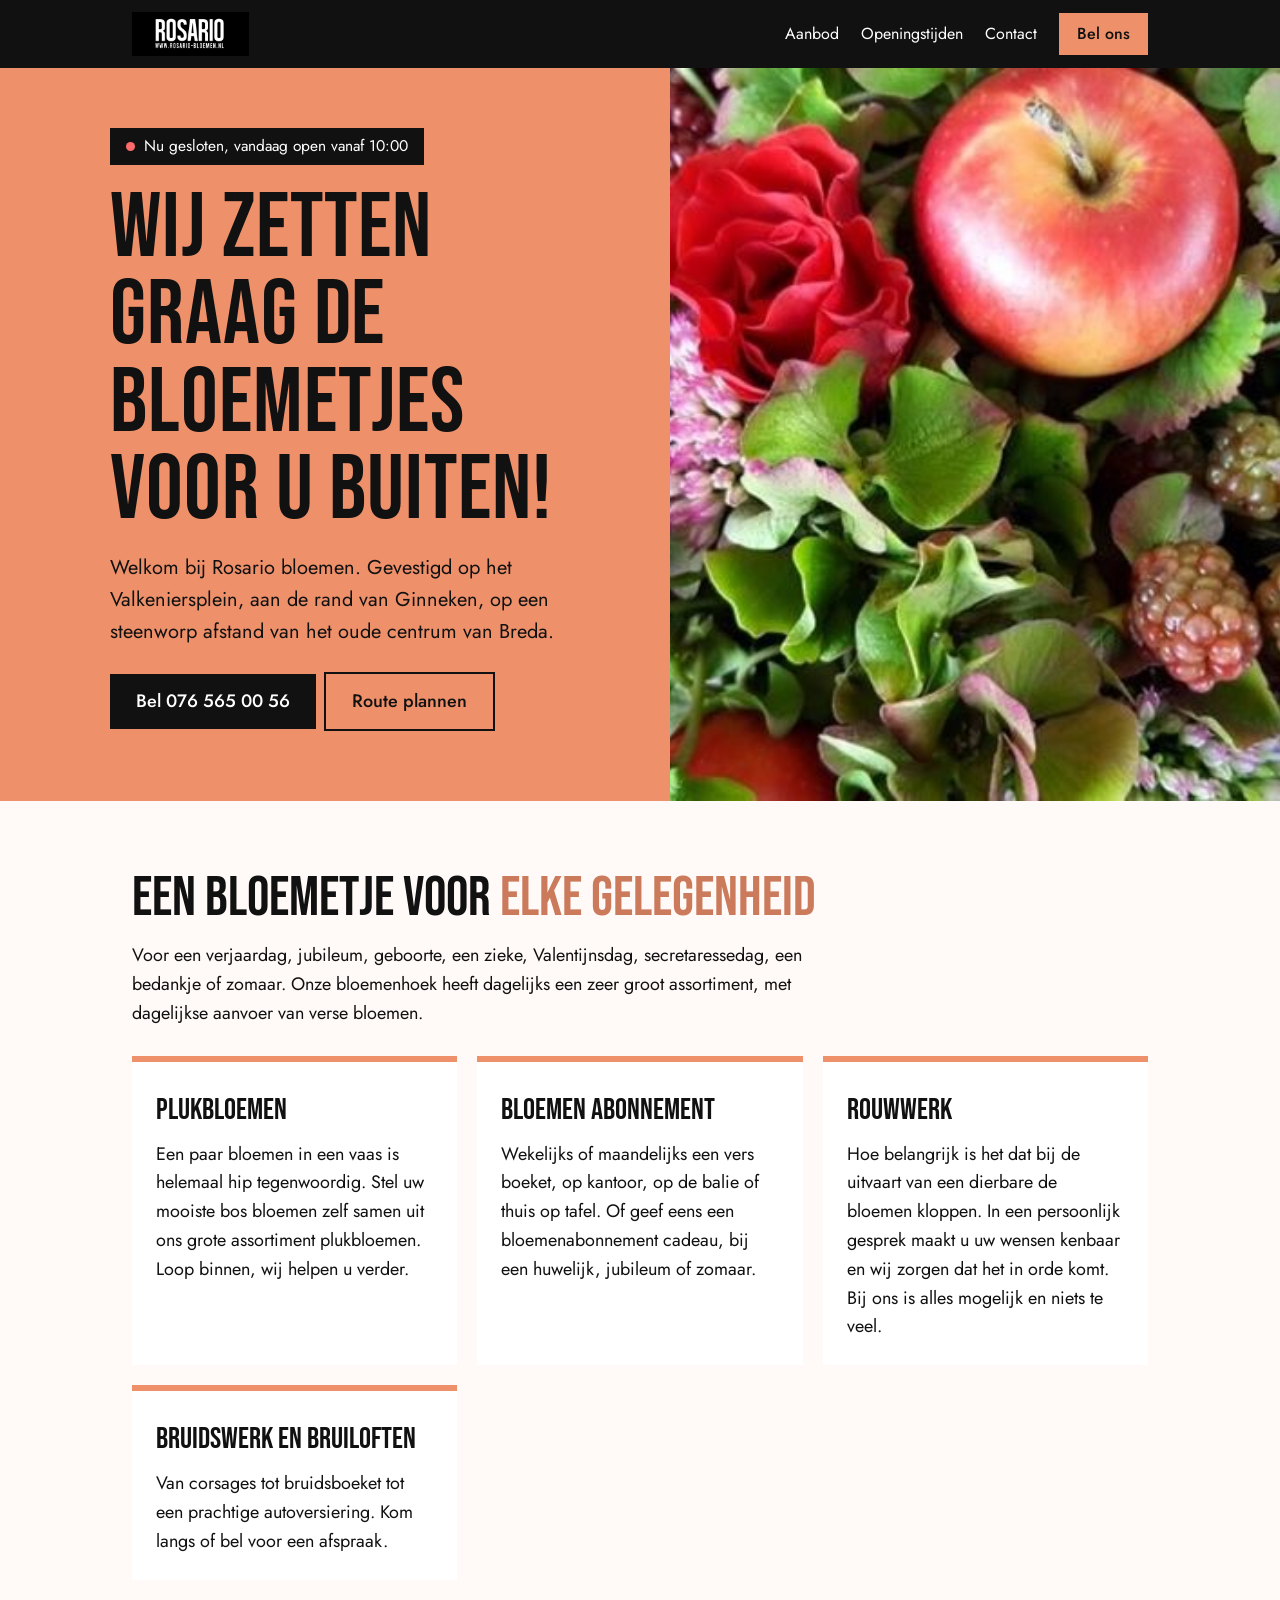
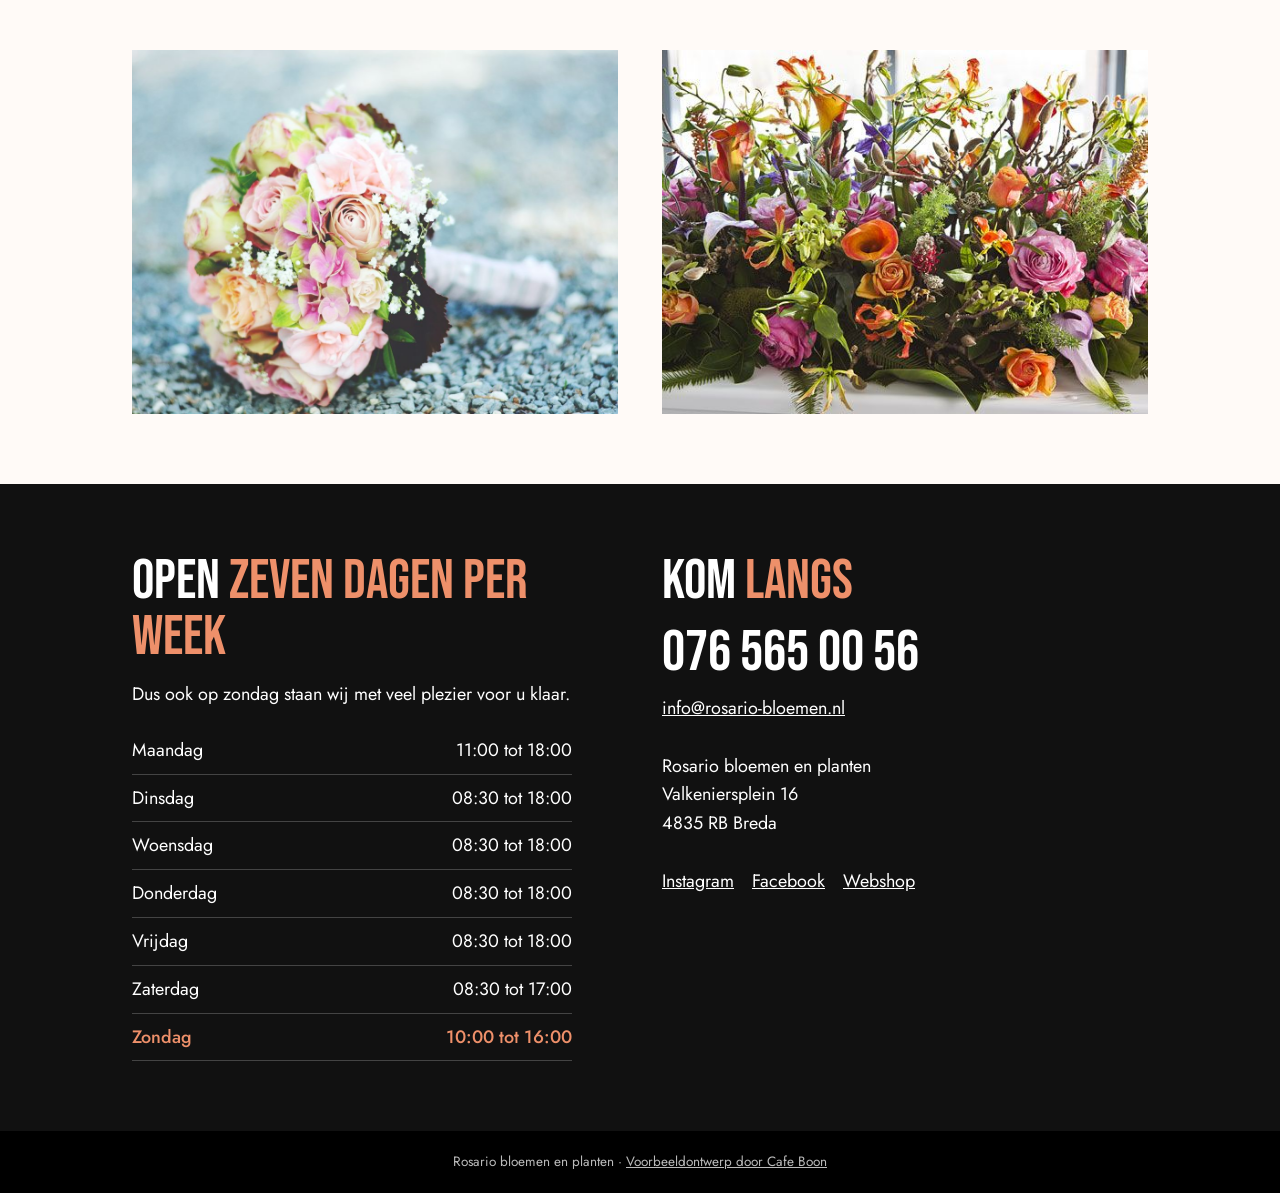
==== index.html @ 47667690 "Voorbeeldwebsite" ====
<!doctype html>
<html lang="nl">
<head>
<meta charset="utf-8">
<meta name="viewport" content="width=device-width,initial-scale=1">
<title>Rosario bloemen en planten | Bloemist aan het Valkeniersplein, Breda</title>
<meta name="description" content="Rosario bloemen en planten op het Valkeniersplein in Breda-Ginneken. Dagelijks verse bloemen, plukbloemen, rouwwerk, bruidswerk en abonnementen. Zeven dagen per week open.">
<meta name="robots" content="noindex">
<link rel="icon" type="image/png" href="images/icon.png">
<meta property="og:title" content="Rosario bloemen en planten, Breda">
<meta property="og:description" content="Wij zetten graag de bloemetjes voor u buiten! Valkeniersplein 16, Breda.">
<meta property="og:image" content="https://rosariobloemen.cafeboon.com/images/banner.jpg">
<link rel="preconnect" href="https://fonts.googleapis.com"><link rel="preconnect" href="https://fonts.gstatic.com" crossorigin>
<link href="https://fonts.googleapis.com/css2?family=Bebas+Neue&family=Jost:wght@400;500&display=swap" rel="stylesheet">
<link rel="stylesheet" href="style.css">
</head>
<body>
<header><div class="wrap">
 <a href="#"><img src="images/logo.png" alt="Rosario"></a>
 <nav><a href="#aanbod">Aanbod</a><a href="#openingstijden">Openingstijden</a><a href="#contact">Contact</a><a class="btn s" href="tel:0765650056">Bel ons</a></nav>
</div></header>

<div class="hero">
 <div class="txt">
  <div class="pill" id="open"><span id="opentxt">Zeven dagen per week open</span></div>
  <h1>Wij zetten graag de bloemetjes voor u buiten!</h1>
  <p>Welkom bij Rosario bloemen. Gevestigd op het Valkeniersplein, aan de rand van Ginneken, op een steenworp afstand van het oude centrum van Breda.</p>
  <div><a class="btn" href="tel:0765650056">Bel 076 565 00 56</a><a class="btn o" href="https://www.google.com/maps/dir/?api=1&destination=Valkeniersplein+16,+4835+RB+Breda" rel="noopener">Route plannen</a></div>
 </div>
 <img src="images/banner.jpg" alt="Boeket met roos, appel en bramen van Rosario" fetchpriority="high">
</div>

<section id="aanbod"><div class="wrap">
 <h2>Een bloemetje voor <span>elke gelegenheid</span></h2>
 <p style="max-width:38em">Voor een verjaardag, jubileum, geboorte, een zieke, Valentijnsdag, secretaressedag, een bedankje of zomaar. Onze bloemenhoek heeft dagelijks een zeer groot assortiment, met dagelijkse aanvoer van verse bloemen.</p>
 <div class="grid">
  <div class="card"><h3>Plukbloemen</h3><p>Een paar bloemen in een vaas is helemaal hip tegenwoordig. Stel uw mooiste bos bloemen zelf samen uit ons grote assortiment plukbloemen. Loop binnen, wij helpen u verder.</p></div>
  <div class="card"><h3>Bloemen abonnement</h3><p>Wekelijks of maandelijks een vers boeket, op kantoor, op de balie of thuis op tafel. Of geef eens een bloemenabonnement cadeau, bij een huwelijk, jubileum of zomaar.</p></div>
  <div class="card"><h3>Rouwwerk</h3><p>Hoe belangrijk is het dat bij de uitvaart van een dierbare de bloemen kloppen. In een persoonlijk gesprek maakt u uw wensen kenbaar en wij zorgen dat het in orde komt. Bij ons is alles mogelijk en niets te veel.</p></div>
  <div class="card"><h3>Bruidswerk en bruiloften</h3><p>Van corsages tot bruidsboeket tot een prachtige autoversiering. Kom langs of bel voor een afspraak.</p></div>
 </div>
</div></section>

<section style="padding-top:0"><div class="wrap two">
 <img src="images/bruidsboeket.jpg" alt="Bruidsboeket in roze tinten" loading="lazy">
 <img src="images/rouwstuk.jpg" alt="Arrangement in oranje en roze tinten" loading="lazy">
</div></section>

<section id="openingstijden" class="band"><div class="wrap cgrid">
 <div>
  <h2>Open <span>zeven dagen per week</span></h2>
  <p style="margin-bottom:18px">Dus ook op zondag staan wij met veel plezier voor u klaar.</p>
  <table class="hours">
   <tr data-d="1"><td>Maandag</td><td>11:00 tot 18:00</td></tr>
   <tr data-d="2"><td>Dinsdag</td><td>08:30 tot 18:00</td></tr>
   <tr data-d="3"><td>Woensdag</td><td>08:30 tot 18:00</td></tr>
   <tr data-d="4"><td>Donderdag</td><td>08:30 tot 18:00</td></tr>
   <tr data-d="5"><td>Vrijdag</td><td>08:30 tot 18:00</td></tr>
   <tr data-d="6"><td>Zaterdag</td><td>08:30 tot 17:00</td></tr>
   <tr data-d="0"><td>Zondag</td><td>10:00 tot 16:00</td></tr>
  </table>
 </div>
 <div id="contact">
  <h2>Kom <span>langs</span></h2>
  <a class="big" href="tel:0765650056">076 565 00 56</a>
  <p><a href="mailto:info@rosario-bloemen.nl">info@rosario-bloemen.nl</a></p><br>
  <p>Rosario bloemen en planten<br>Valkeniersplein 16<br>4835 RB Breda</p><br>
  <p class="soc"><a href="https://www.instagram.com/rosariobloemen/" rel="noopener">Instagram</a><a href="https://nl-nl.facebook.com/pages/category/Florist/Rosario-bloemen-622367654456922/" rel="noopener">Facebook</a><a href="https://rosario-bloemen.nl/shop/" rel="noopener">Webshop</a></p>
 </div>
</div></section>
<footer>Rosario bloemen en planten &middot; <a href="https://cafeboon.com">Voorbeeldontwerp door Cafe Boon</a></footer>
<script>
(function(){var H={0:[600,960],1:[660,1080],2:[510,1080],3:[510,1080],4:[510,1080],5:[510,1080],6:[510,1020]};
var n=new Date(),d=n.getDay(),m=n.getHours()*60+n.getMinutes(),h=H[d];
var r=document.querySelector('tr[data-d="'+d+'"]');if(r)r.className='today';
var o=document.getElementById('open'),t=document.getElementById('opentxt');
function f(x){return Math.floor(x/60)+':'+('0'+x%60).slice(-2)}
if(m>=h[0]&&m<h[1]){o.className='pill on';t.textContent='Nu open tot '+f(h[1])+' uur'}
else{o.className='pill off';t.textContent=m<h[0]?'Nu gesloten, vandaag open vanaf '+f(h[0]):'Nu gesloten, morgen weer open'}
})();
</script>
</body>
</html>
---- style.css ----
:root{--k:#111;--s:#ee906a;--d:#cb7b5b;--p:#fbe3d8;--paper:#fffaf7}
*{box-sizing:border-box;margin:0}
html{scroll-behavior:smooth}
body{font-family:'Jost',Arial,sans-serif;font-size:18px;line-height:1.6;color:var(--k);background:var(--paper)}
img{display:block;max-width:100%}
a{color:inherit}
.wrap{max-width:1060px;margin:0 auto;padding:0 22px}
header{background:var(--k);position:sticky;top:0;z-index:10}
header .wrap{display:flex;justify-content:space-between;align-items:center;min-height:68px;gap:16px}
header img{height:44px;width:auto}
nav a{color:#fff;text-decoration:none;margin-left:22px;font-size:16px}
nav a:hover{color:var(--s)}
.btn{display:inline-block;background:var(--k);color:#fff;padding:13px 26px;font-weight:500;text-decoration:none;margin:0 8px 10px 0}
.btn.s{background:var(--s);color:var(--k)}
.btn.o{background:transparent;border:2px solid var(--k);color:var(--k)}
nav .btn{margin:0 0 0 22px;padding:8px 18px}
.hero{background:var(--s);display:grid;grid-template-columns:1.1fr 1fr;min-height:520px}
.hero .txt{padding:60px max(22px,calc((100vw - 1060px)/2)) 60px max(22px,calc((100vw - 1060px)/2));display:flex;flex-direction:column;justify-content:center}
.hero h1{font-family:'Bebas Neue',Impact,sans-serif;font-weight:400;font-size:clamp(46px,7.4vw,92px);line-height:.95;letter-spacing:.01em;margin-bottom:18px}
.hero p{max-width:27em;font-size:20px;margin-bottom:24px}
.hero img{width:100%;height:100%;object-fit:cover}
.pill{align-self:flex-start;background:var(--k);color:#fff;padding:6px 16px;font-size:15.5px;margin-bottom:20px}
.pill.on::before,.pill.off::before{content:"";display:inline-block;width:9px;height:9px;border-radius:50%;margin-right:9px}
.pill.on::before{background:#3ddc84}.pill.off::before{background:#ff6b6b}
section{padding:70px 0}
h2{font-family:'Bebas Neue',Impact,sans-serif;font-weight:400;font-size:clamp(36px,5vw,56px);line-height:1;margin-bottom:14px}
h2 span{color:var(--d)}
.grid{display:grid;grid-template-columns:repeat(auto-fit,minmax(240px,1fr));gap:20px;margin-top:28px}
.card{background:#fff;border-top:6px solid var(--s);padding:24px}
.card h3{font-family:'Bebas Neue',Impact,sans-serif;font-weight:400;font-size:30px;margin-bottom:6px}
.two{display:grid;grid-template-columns:1fr 1fr;gap:44px;align-items:center}
.two img{width:100%;aspect-ratio:4/3;object-fit:cover}
.band{background:var(--k);color:#fff}
.band h2 span{color:var(--s)}
.hours{width:100%;max-width:440px;border-collapse:collapse}
.hours td{padding:9px 0;border-bottom:1px solid #444}
.hours td:last-child{text-align:right}
.hours tr.today{color:var(--s);font-weight:500}
.cgrid{display:grid;grid-template-columns:1fr 1fr;gap:44px}
.big{font-family:'Bebas Neue',Impact,sans-serif;font-size:58px;line-height:1;display:block;text-decoration:none;color:var(--s);margin:4px 0 12px}
.band a{color:#fff}
.soc a{margin-right:18px}
footer{background:#000;color:#bbb;text-align:center;font-size:13.5px;padding:20px}
footer a{color:#bbb}
@media(max-width:780px){.hero,.two,.cgrid{grid-template-columns:1fr}.hero{min-height:0}.hero img{height:240px;order:-1}nav a:not(.btn){display:none}section{padding:44px 0}header img{height:36px}.hero .txt{padding-top:34px;padding-bottom:34px}}
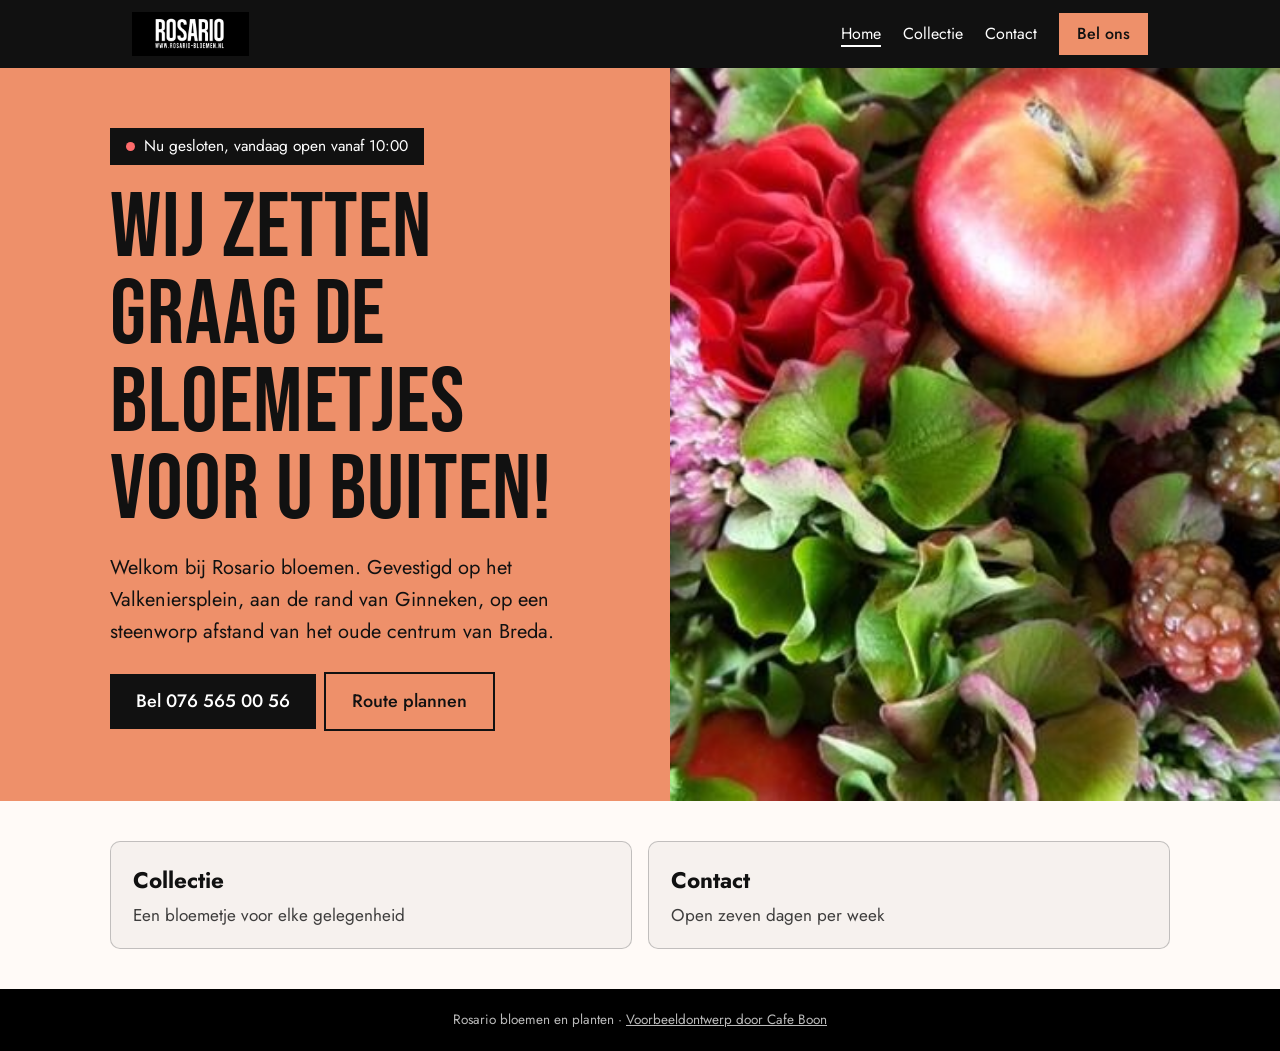
==== commit 33d6270d: "Website opgedeeld in meerdere pagina's" ====
--- a/index.html
+++ b/index.html
@@ -16,68 +16,27 @@
 </head>
 <body>
 <header><div class="wrap">
- <a href="#"><img src="images/logo.png" alt="Rosario"></a>
- <nav><a href="#aanbod">Aanbod</a><a href="#openingstijden">Openingstijden</a><a href="#contact">Contact</a><a class="btn s" href="tel:0765650056">Bel ons</a></nav>
+<a href="index.html"><img alt="Rosario" src="images/logo.png"/></a>
+<nav><a aria-current="page" href="index.html">Home</a><a href="aanbod.html">Collectie</a><a href="contact.html">Contact</a><a class="btn s" href="tel:0765650056">Bel ons</a></nav>
 </div></header>
-
+<div aria-label="Pagina's" class="sn-bar" role="navigation"><a aria-current="page" class="sn-link" href="index.html">Home</a><a class="sn-link" href="aanbod.html">Collectie</a><a class="sn-link" href="contact.html">Contact</a></div>
 <div class="hero">
- <div class="txt">
-  <div class="pill" id="open"><span id="opentxt">Zeven dagen per week open</span></div>
-  <h1>Wij zetten graag de bloemetjes voor u buiten!</h1>
-  <p>Welkom bij Rosario bloemen. Gevestigd op het Valkeniersplein, aan de rand van Ginneken, op een steenworp afstand van het oude centrum van Breda.</p>
-  <div><a class="btn" href="tel:0765650056">Bel 076 565 00 56</a><a class="btn o" href="https://www.google.com/maps/dir/?api=1&destination=Valkeniersplein+16,+4835+RB+Breda" rel="noopener">Route plannen</a></div>
- </div>
- <img src="images/banner.jpg" alt="Boeket met roos, appel en bramen van Rosario" fetchpriority="high">
+<div class="txt">
+<div class="pill" id="open"><span id="opentxt">Zeven dagen per week open</span></div>
+<h1>Wij zetten graag de bloemetjes voor u buiten!</h1>
+<p>Welkom bij Rosario bloemen. Gevestigd op het Valkeniersplein, aan de rand van Ginneken, op een steenworp afstand van het oude centrum van Breda.</p>
+<div><a class="btn" href="tel:0765650056">Bel 076 565 00 56</a><a class="btn o" href="https://www.google.com/maps/dir/?api=1&amp;destination=Valkeniersplein+16,+4835+RB+Breda" rel="noopener">Route plannen</a></div>
 </div>
-
-<section id="aanbod"><div class="wrap">
- <h2>Een bloemetje voor <span>elke gelegenheid</span></h2>
- <p style="max-width:38em">Voor een verjaardag, jubileum, geboorte, een zieke, Valentijnsdag, secretaressedag, een bedankje of zomaar. Onze bloemenhoek heeft dagelijks een zeer groot assortiment, met dagelijkse aanvoer van verse bloemen.</p>
- <div class="grid">
-  <div class="card"><h3>Plukbloemen</h3><p>Een paar bloemen in een vaas is helemaal hip tegenwoordig. Stel uw mooiste bos bloemen zelf samen uit ons grote assortiment plukbloemen. Loop binnen, wij helpen u verder.</p></div>
-  <div class="card"><h3>Bloemen abonnement</h3><p>Wekelijks of maandelijks een vers boeket, op kantoor, op de balie of thuis op tafel. Of geef eens een bloemenabonnement cadeau, bij een huwelijk, jubileum of zomaar.</p></div>
-  <div class="card"><h3>Rouwwerk</h3><p>Hoe belangrijk is het dat bij de uitvaart van een dierbare de bloemen kloppen. In een persoonlijk gesprek maakt u uw wensen kenbaar en wij zorgen dat het in orde komt. Bij ons is alles mogelijk en niets te veel.</p></div>
-  <div class="card"><h3>Bruidswerk en bruiloften</h3><p>Van corsages tot bruidsboeket tot een prachtige autoversiering. Kom langs of bel voor een afspraak.</p></div>
- </div>
-</div></section>
-
-<section style="padding-top:0"><div class="wrap two">
- <img src="images/bruidsboeket.jpg" alt="Bruidsboeket in roze tinten" loading="lazy">
- <img src="images/rouwstuk.jpg" alt="Arrangement in oranje en roze tinten" loading="lazy">
-</div></section>
-
-<section id="openingstijden" class="band"><div class="wrap cgrid">
- <div>
-  <h2>Open <span>zeven dagen per week</span></h2>
-  <p style="margin-bottom:18px">Dus ook op zondag staan wij met veel plezier voor u klaar.</p>
-  <table class="hours">
-   <tr data-d="1"><td>Maandag</td><td>11:00 tot 18:00</td></tr>
-   <tr data-d="2"><td>Dinsdag</td><td>08:30 tot 18:00</td></tr>
-   <tr data-d="3"><td>Woensdag</td><td>08:30 tot 18:00</td></tr>
-   <tr data-d="4"><td>Donderdag</td><td>08:30 tot 18:00</td></tr>
-   <tr data-d="5"><td>Vrijdag</td><td>08:30 tot 18:00</td></tr>
-   <tr data-d="6"><td>Zaterdag</td><td>08:30 tot 17:00</td></tr>
-   <tr data-d="0"><td>Zondag</td><td>10:00 tot 16:00</td></tr>
-  </table>
- </div>
- <div id="contact">
-  <h2>Kom <span>langs</span></h2>
-  <a class="big" href="tel:0765650056">076 565 00 56</a>
-  <p><a href="mailto:info@rosario-bloemen.nl">info@rosario-bloemen.nl</a></p><br>
-  <p>Rosario bloemen en planten<br>Valkeniersplein 16<br>4835 RB Breda</p><br>
-  <p class="soc"><a href="https://www.instagram.com/rosariobloemen/" rel="noopener">Instagram</a><a href="https://nl-nl.facebook.com/pages/category/Florist/Rosario-bloemen-622367654456922/" rel="noopener">Facebook</a><a href="https://rosario-bloemen.nl/shop/" rel="noopener">Webshop</a></p>
- </div>
-</div></section>
-<footer>Rosario bloemen en planten &middot; <a href="https://cafeboon.com">Voorbeeldontwerp door Cafe Boon</a></footer>
-<script>
-(function(){var H={0:[600,960],1:[660,1080],2:[510,1080],3:[510,1080],4:[510,1080],5:[510,1080],6:[510,1020]};
+<img alt="Boeket met roos, appel en bramen van Rosario" fetchpriority="high" src="images/banner.jpg"/>
+</div>
+<div class="sn-cards"><a class="sn-card" href="aanbod.html"><strong>Collectie</strong><span>Een bloemetje voor elke gelegenheid</span></a><a class="sn-card" href="contact.html"><strong>Contact</strong><span>Open zeven dagen per week</span></a></div>
+<footer>Rosario bloemen en planten · <a href="https://cafeboon.com">Voorbeeldontwerp door Cafe Boon</a></footer>
+<script>try{(function(){var H={0:[600,960],1:[660,1080],2:[510,1080],3:[510,1080],4:[510,1080],5:[510,1080],6:[510,1020]};
 var n=new Date(),d=n.getDay(),m=n.getHours()*60+n.getMinutes(),h=H[d];
 var r=document.querySelector('tr[data-d="'+d+'"]');if(r)r.className='today';
 var o=document.getElementById('open'),t=document.getElementById('opentxt');
 function f(x){return Math.floor(x/60)+':'+('0'+x%60).slice(-2)}
 if(m>=h[0]&&m<h[1]){o.className='pill on';t.textContent='Nu open tot '+f(h[1])+' uur'}
 else{o.className='pill off';t.textContent=m<h[0]?'Nu gesloten, vandaag open vanaf '+f(h[0]):'Nu gesloten, morgen weer open'}
-})();
-</script>
-</body>
-</html>
+})();}catch(e){}</script>
+</body></html>
--- a/style.css
+++ b/style.css
@@ -43,3 +43,17 @@
 footer{background:#000;color:#bbb;text-align:center;font-size:13.5px;padding:20px}
 footer a{color:#bbb}
 @media(max-width:780px){.hero,.two,.cgrid{grid-template-columns:1fr}.hero{min-height:0}.hero img{height:240px;order:-1}nav a:not(.btn){display:none}section{padding:44px 0}header img{height:36px}.hero .txt{padding-top:34px;padding-bottom:34px}}
+/* sitenav:start */
+.sn-bar{display:none;gap:6px;overflow-x:auto;white-space:nowrap;-webkit-overflow-scrolling:touch;padding:8px 12px;background:inherit;color:inherit;font:inherit;line-height:1.2;border-bottom:1px solid rgba(128,128,128,.35);box-sizing:border-box;max-width:100%}
+.sn-bar a.sn-link{flex:0 0 auto;padding:9px 15px;border-radius:999px;color:inherit;text-decoration:none;font-size:15px;font-weight:600;letter-spacing:0;text-transform:none;margin:0}
+.sn-bar a.sn-link[aria-current="page"]{background:rgba(128,128,128,.2);box-shadow:inset 0 -2px 0 currentColor}
+@media(max-width:780px){.sn-bar{display:flex}}
+nav a[aria-current="page"]:not(.cta):not(.btn):not(.call){text-decoration:underline;text-underline-offset:6px;text-decoration-thickness:2px}
+.sn-head{max-width:1100px;margin:0 auto;padding:40px 20px 0;box-sizing:border-box}
+.sn-head h1{margin:0;color:inherit;font-size:clamp(30px,5vw,46px);line-height:1.1}
+.sn-cards{max-width:1100px;margin:0 auto;padding:40px 20px;display:grid;grid-template-columns:repeat(auto-fit,minmax(230px,1fr));gap:16px;box-sizing:border-box}
+.sn-card{display:block;padding:20px 22px;border:1px solid rgba(128,128,128,.45);border-radius:10px;background:rgba(128,128,128,.07);color:inherit;text-decoration:none;min-width:0}
+.sn-card strong{display:block;font-size:1.25em;margin:0 0 6px;color:inherit}
+.sn-card span{display:block;opacity:.8;font-size:.95em;line-height:1.4}
+.sn-card:hover,.sn-card:focus-visible{border-color:currentColor}
+/* sitenav:end */
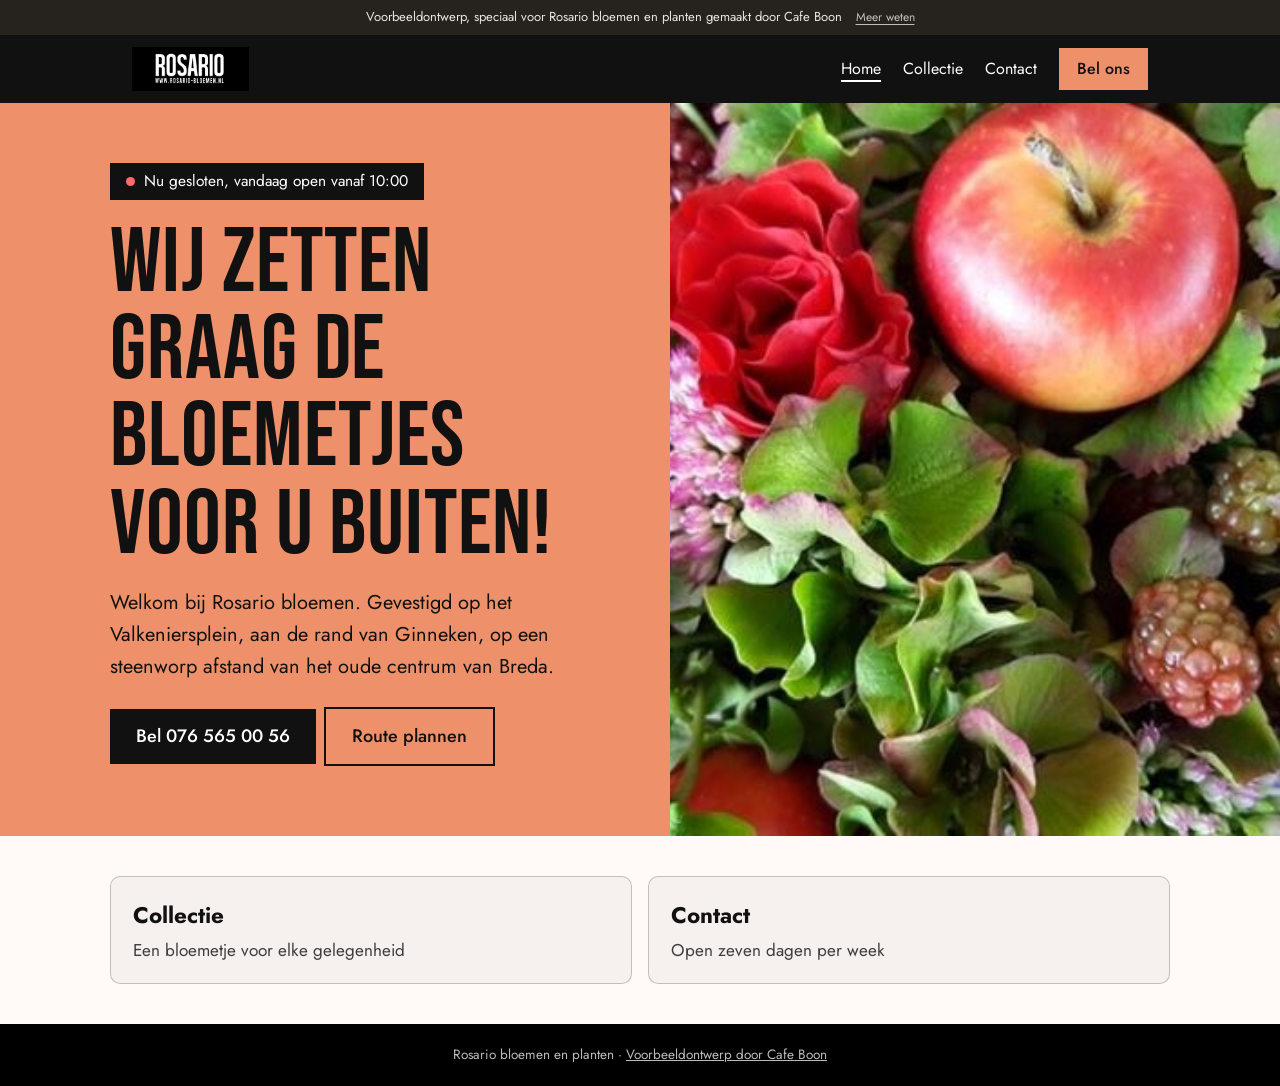
==== commit f60e64b7: "Werkende formulieren voor afspraken en aanvragen" ====
--- a/index.html
+++ b/index.html
@@ -15,6 +15,7 @@
 <link rel="stylesheet" href="style.css">
 </head>
 <body>
+<div class="vb-banner" role="note"><span>Voorbeeldontwerp, speciaal voor Rosario bloemen en planten gemaakt door Cafe Boon</span><a href="https://cafeboon.com">Meer weten</a></div>
 <header><div class="wrap">
 <a href="index.html"><img alt="Rosario" src="images/logo.png"/></a>
 <nav><a aria-current="page" href="index.html">Home</a><a href="aanbod.html">Collectie</a><a href="contact.html">Contact</a><a class="btn s" href="tel:0765650056">Bel ons</a></nav>
--- a/style.css
+++ b/style.css
@@ -57,3 +57,31 @@
 .sn-card span{display:block;opacity:.8;font-size:.95em;line-height:1.4}
 .sn-card:hover,.sn-card:focus-visible{border-color:currentColor}
 /* sitenav:end */
+/* voorbeeld-formulier:start */
+@layer sn{.sn-form button.btn{border:0;font:inherit;cursor:pointer;line-height:1.2}}
+.sn-formsec{padding:36px 0 72px}
+.sn-formwrap{max-width:1100px;margin:0 auto;padding:0 20px;box-sizing:border-box}
+.sn-formwrap>h2{margin:0 0 12px}
+.sn-formwrap>.sn-lead,.sn-formwrap>.sn-form,.sn-formwrap>.sn-done{max-width:720px}
+.sn-formwrap .sn-lead{margin:0 0 24px;opacity:.85}
+.sn-form{display:grid;grid-template-columns:1fr 1fr;gap:16px}
+.sn-field{display:flex;flex-direction:column;gap:6px;min-width:0;text-align:left}
+.sn-field.full{grid-column:1/-1}
+.sn-field label{font-size:14px;font-weight:600}
+.sn-field input,.sn-field select,.sn-field textarea{font:inherit;font-size:16px;line-height:1.4;color:inherit;background:rgba(128,128,128,.12);border:1px solid rgba(128,128,128,.55);border-radius:8px;padding:11px 12px;width:100%;box-sizing:border-box;min-width:0;max-width:100%;-webkit-appearance:none;appearance:none}
+.sn-field select{background-image:linear-gradient(45deg,transparent 50%,currentColor 50%),linear-gradient(135deg,currentColor 50%,transparent 50%);background-position:calc(100% - 20px) 50%,calc(100% - 15px) 50%;background-size:5px 5px;background-repeat:no-repeat;padding-right:38px}
+.sn-field select option{color:#111;background:#fff}
+.sn-field textarea{resize:vertical}
+.sn-field input:focus,.sn-field select:focus,.sn-field textarea:focus{outline:2px solid currentColor;outline-offset:1px}
+.sn-done{padding:28px;border:1px solid rgba(128,128,128,.55);border-radius:12px;background:rgba(128,128,128,.1)}
+.sn-done h2{margin:0 0 10px}
+.sn-done p{margin:0}
+.sn-done a{text-decoration:underline;text-underline-offset:3px;font-weight:600}
+.sn-formlink{padding:0 0 56px}
+@media(max-width:640px){.sn-form{grid-template-columns:1fr}.sn-formsec{padding:24px 0 56px}}
+/* voorbeeld-formulier:end */
+/* voorbeeldbanner:start */
+.vb-banner{display:flex;flex-wrap:wrap;justify-content:center;align-items:baseline;gap:2px 14px;padding:8px 16px;background:#26231f;color:#e9e6df;font-size:13px;line-height:1.45;letter-spacing:0;text-transform:none;font-weight:400;text-align:center;position:relative;z-index:1000}
+.vb-banner a{color:inherit;opacity:.8;text-decoration:underline;text-underline-offset:3px;font-size:12px;font-weight:400;white-space:nowrap;letter-spacing:0;text-transform:none}
+.vb-banner a:hover{opacity:1}
+/* voorbeeldbanner:end */
